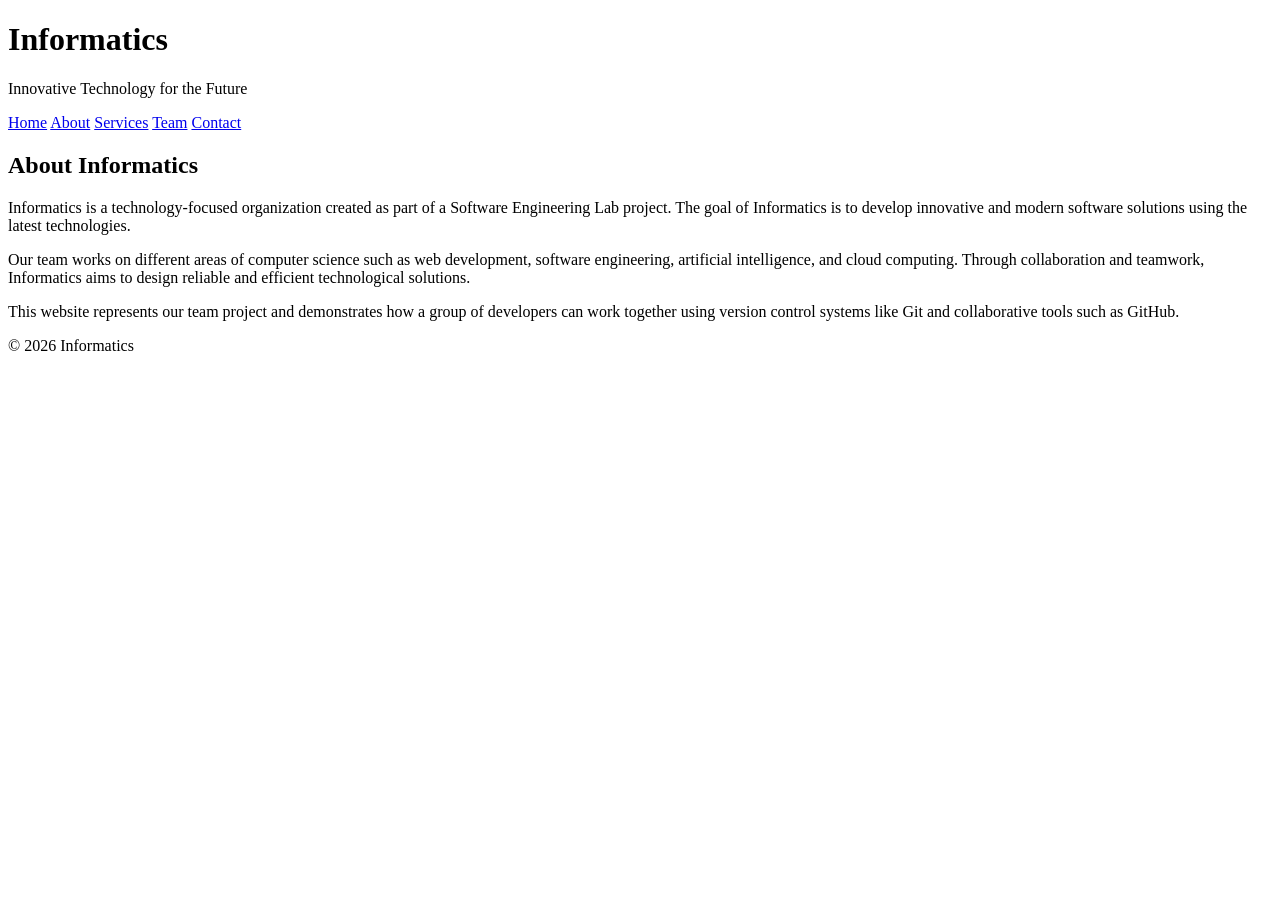
==== aboutme.html @ 063a23b0 "About me page(Duygu)" ====
<!DOCTYPE html>
<html lang="en">
<head>
    <meta charset="UTF-8">
    <meta name="viewport" content="width=device-width, initial-scale=1.0">
    <title>About - Informatics</title>
    <link rel="stylesheet" href="style.css">
</head>

<body>

<header>
    <h1>Informatics</h1>
    <p>Innovative Technology for the Future</p>
</header>

<nav>
    <a href="index.html">Home</a>
    <a href="about.html">About</a>
    <a href="services.html">Services</a>
    <a href="team.html">Team</a>
    <a href="contact.html">Contact</a>
</nav>

<section>
    <h2>About Informatics</h2>
    <p>
        Informatics is a technology-focused organization created as part of a 
        Software Engineering Lab project. The goal of Informatics is to develop 
        innovative and modern software solutions using the latest technologies.
    </p>

    <p>
        Our team works on different areas of computer science such as web 
        development, software engineering, artificial intelligence, and cloud 
        computing. Through collaboration and teamwork, Informatics aims to 
        design reliable and efficient technological solutions.
    </p>

    <p>
        This website represents our team project and demonstrates how a group 
        of developers can work together using version control systems like Git 
        and collaborative tools such as GitHub.
    </p>
</section>

<footer>
    <p>© 2026 Informatics</p>
</footer>

</body>
</html>
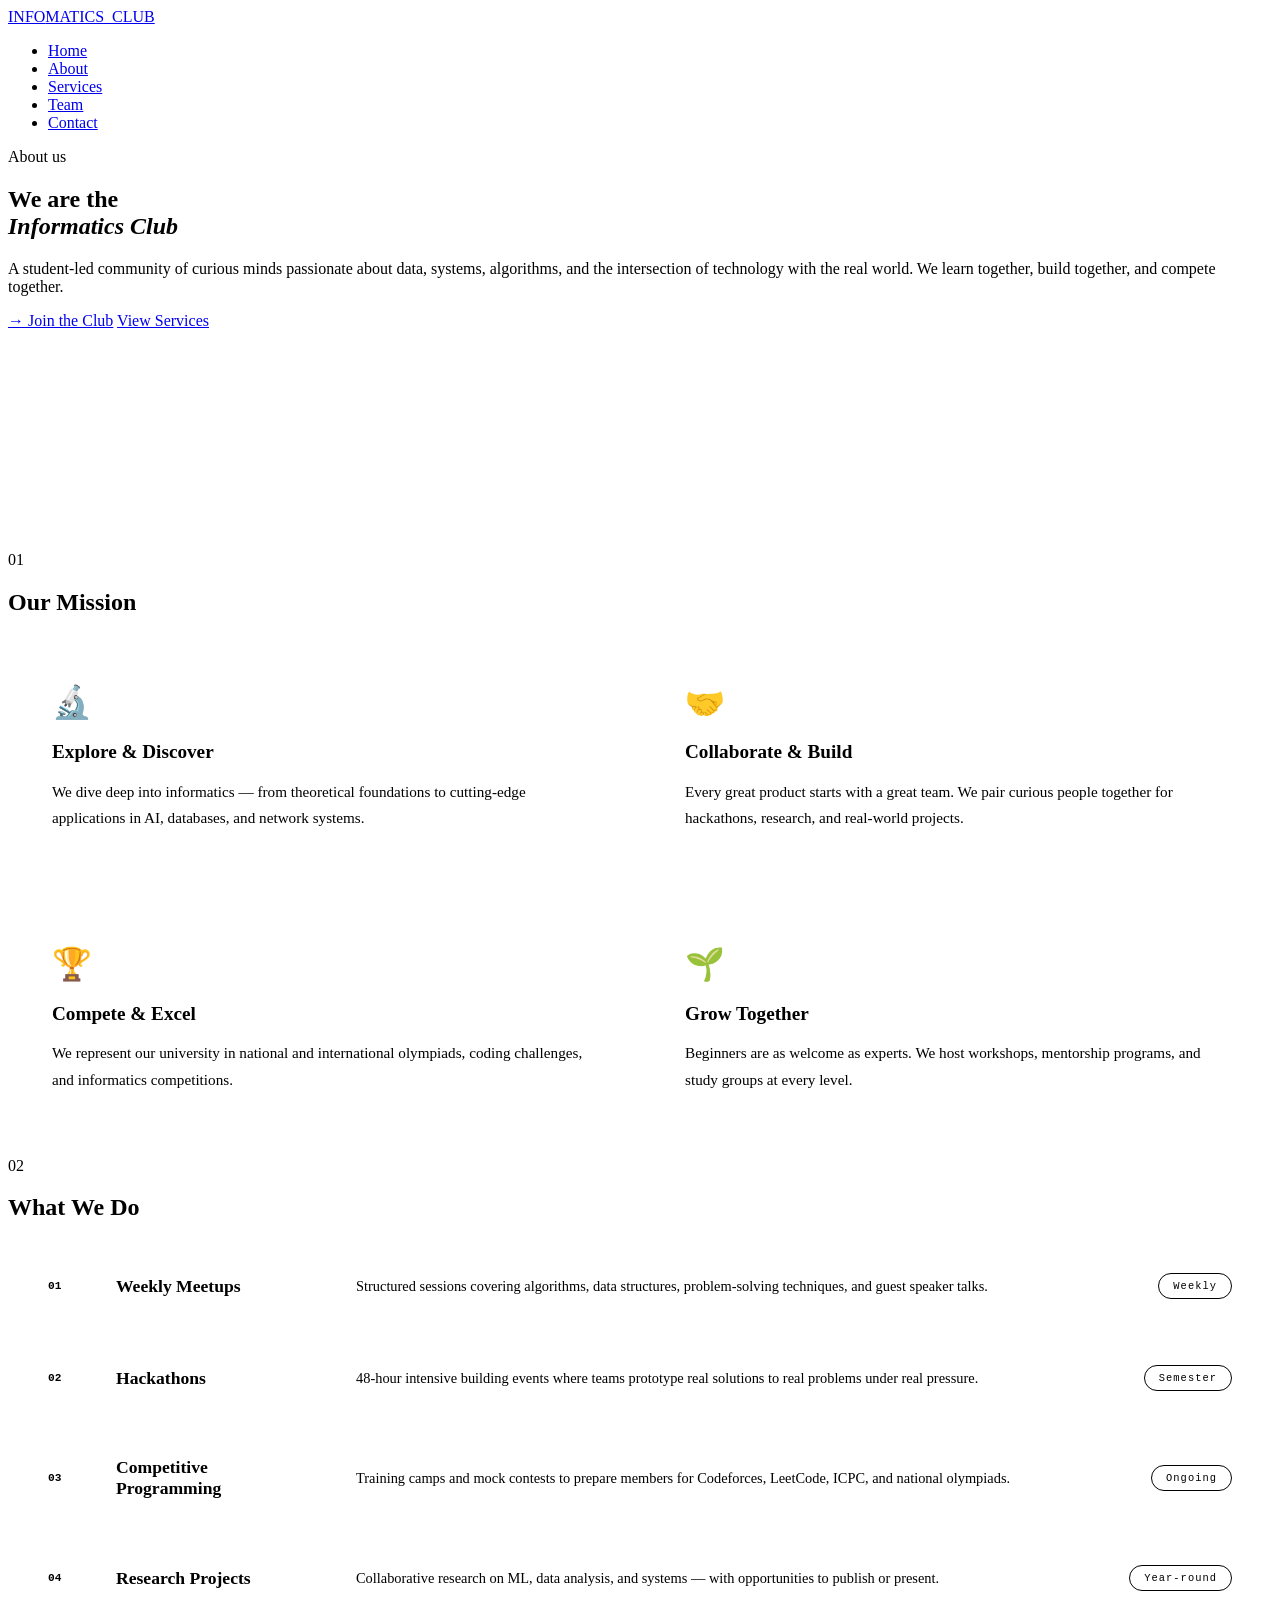
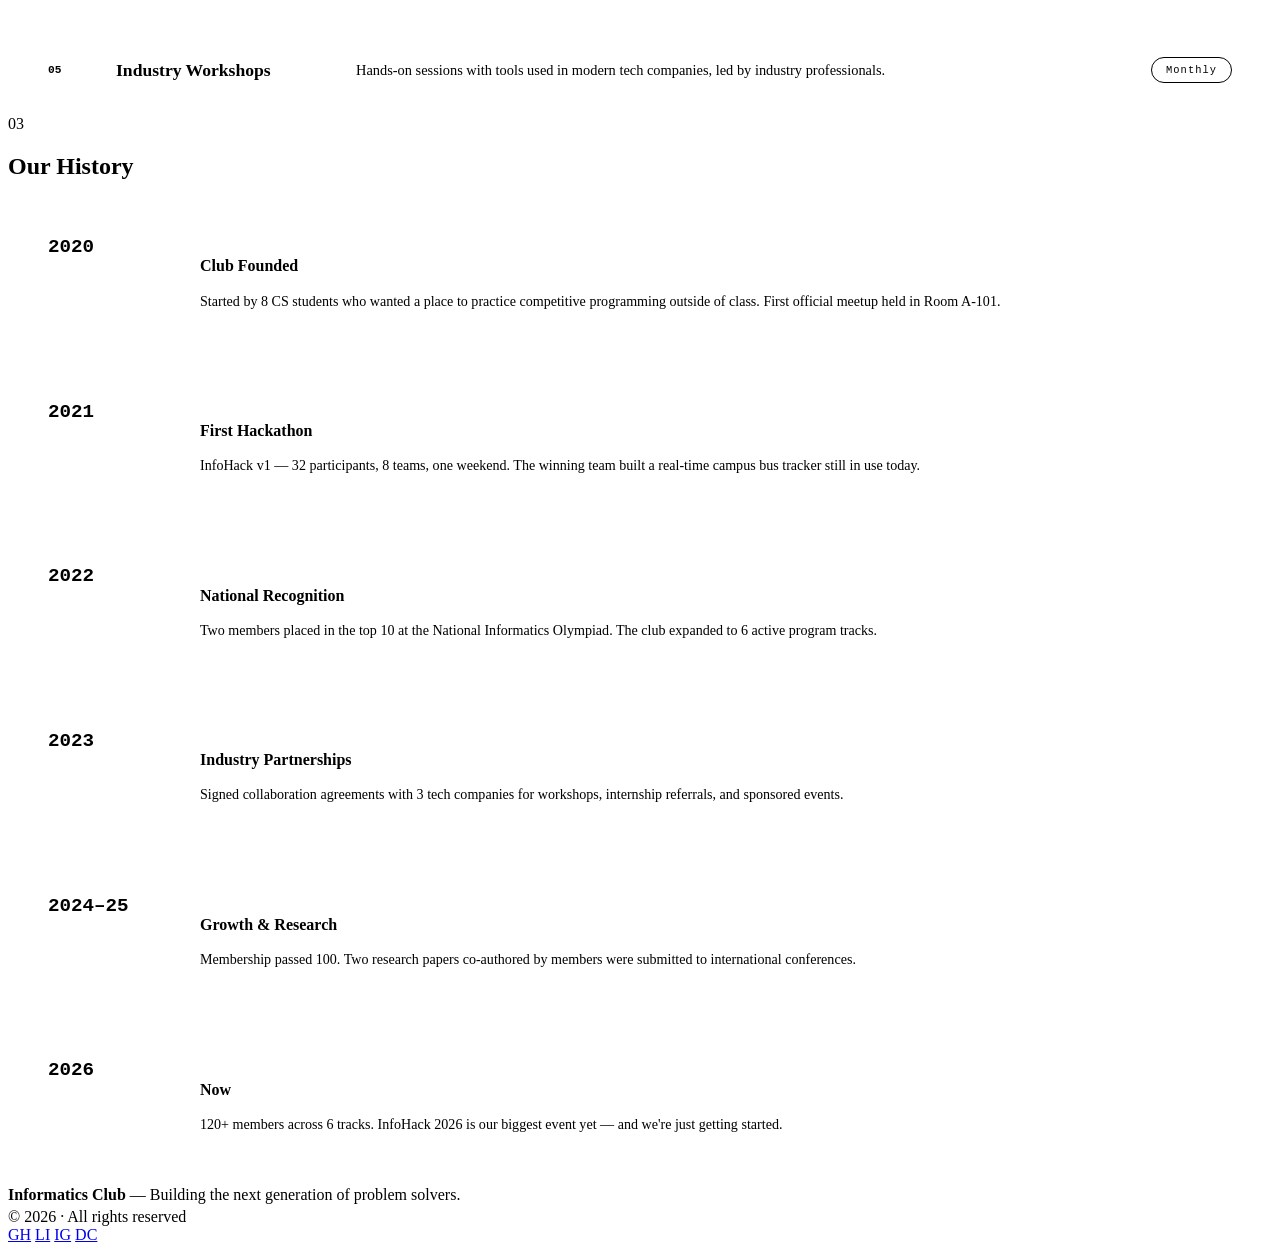
==== commit 58515c09: "About me page(Duygu)" ====
--- a/aboutme.html
+++ b/aboutme.html
@@ -1,52 +1,201 @@
 <!DOCTYPE html>
 <html lang="en">
 <head>
-    <meta charset="UTF-8">
-    <meta name="viewport" content="width=device-width, initial-scale=1.0">
-    <title>About - Informatics</title>
-    <link rel="stylesheet" href="style.css">
+  <meta charset="UTF-8"/>
+  <meta name="viewport" content="width=device-width, initial-scale=1.0"/>
+  <title>About — Informatics Club</title>
+  <link rel="stylesheet" href="style.css"/>
+  <style>
+    /* ---- ABOUT-SPECIFIC ---- */
+    .stats-row {
+      position: relative; z-index: 1;
+      display: grid; grid-template-columns: repeat(4, 1fr);
+      gap: 1px; background: var(--border);
+      max-width: 1100px; margin: 0 auto 80px;
+    }
+    .stat {
+      background: var(--surface); padding: 36px 32px;
+      opacity: 0; animation: fadeUp 0.6s forwards;
+    }
+    .stat:nth-child(1){animation-delay:0.5s} .stat:nth-child(2){animation-delay:0.65s}
+    .stat:nth-child(3){animation-delay:0.8s} .stat:nth-child(4){animation-delay:0.95s}
+    .stat-num { font-family:'Space Mono',monospace; font-size:2.8rem; font-weight:700; color:var(--accent); line-height:1; }
+    .stat-label { margin-top:8px; font-size:0.85rem; color:var(--muted); font-weight:600; }
+
+    .mission-grid {
+      display: grid; grid-template-columns: 1fr 1fr;
+      gap: 2px; background: var(--border);
+    }
+    .mission-card {
+      background: var(--card); padding: 48px 44px;
+      position: relative; overflow: hidden; transition: background 0.3s;
+    }
+    .mission-card:hover { background: var(--surface); }
+    .mission-card::before {
+      content:''; position:absolute; top:0; left:0; width:3px; height:100%;
+      background:var(--accent); transform:scaleY(0); transition:transform 0.3s; transform-origin:bottom;
+    }
+    .mission-card:hover::before { transform:scaleY(1); }
+    .mission-icon { font-size:2rem; margin-bottom:20px; display:block; }
+    .mission-card h3 { font-size:1.2rem; font-weight:700; margin-bottom:14px; }
+    .mission-card p { color:var(--muted); line-height:1.75; font-size:0.95rem; }
+
+    .activities-list { display:flex; flex-direction:column; gap:2px; background:var(--border); }
+    .activity-item {
+      background:var(--card); padding:32px 40px;
+      display:flex; align-items:center; gap:40px; transition:background 0.25s;
+    }
+    .activity-item:hover { background:var(--surface); }
+    .activity-num { font-family:'Space Mono',monospace; font-size:0.7rem; color:var(--border); font-weight:700; flex-shrink:0; width:28px; }
+    .activity-name { font-size:1.1rem; font-weight:700; flex:0 0 200px; }
+    .activity-desc { color:var(--muted); font-size:0.9rem; line-height:1.6; }
+    .activity-badge {
+      margin-left:auto; flex-shrink:0;
+      font-family:'Space Mono',monospace; font-size:0.65rem;
+      letter-spacing:0.1em; padding:6px 14px; border-radius:40px; border:1px solid;
+    }
+    .badge-green { border-color:var(--accent3); color:var(--accent3); }
+    .badge-blue  { border-color:var(--accent); color:var(--accent); }
+    .badge-purple{ border-color:var(--accent2); color:var(--accent2); }
+
+    .timeline { display:flex; flex-direction:column; gap:2px; background:var(--border); }
+    .tl-item {
+      background:var(--card); padding:36px 40px;
+      display:grid; grid-template-columns:120px 1fr; gap:32px; align-items:start;
+      transition:background 0.3s;
+    }
+    .tl-item:hover { background:var(--surface); }
+    .tl-year { font-family:'Space Mono',monospace; font-size:1.2rem; font-weight:700; color:var(--accent); }
+    .tl-content h4 { font-size:1rem; font-weight:700; margin-bottom:8px; }
+    .tl-content p { color:var(--muted); font-size:0.88rem; line-height:1.65; }
+
+    @media(max-width:900px){
+      .stats-row { grid-template-columns:1fr 1fr; }
+      .mission-grid { grid-template-columns:1fr; }
+      .activity-item { flex-wrap:wrap; gap:12px; }
+      .activity-name { flex:auto; }
+      .activity-badge { margin-left:0; }
+      .tl-item { grid-template-columns:1fr; gap:8px; }
+    }
+  </style>
 </head>
-
 <body>
-
-<header>
-    <h1>Informatics</h1>
-    <p>Innovative Technology for the Future</p>
-</header>
-
-<nav>
-    <a href="index.html">Home</a>
-    <a href="about.html">About</a>
-    <a href="services.html">Services</a>
-    <a href="team.html">Team</a>
-    <a href="contact.html">Contact</a>
-</nav>
-
-<section>
-    <h2>About Informatics</h2>
-    <p>
-        Informatics is a technology-focused organization created as part of a 
-        Software Engineering Lab project. The goal of Informatics is to develop 
-        innovative and modern software solutions using the latest technologies.
-    </p>
-
-    <p>
-        Our team works on different areas of computer science such as web 
-        development, software engineering, artificial intelligence, and cloud 
-        computing. Through collaboration and teamwork, Informatics aims to 
-        design reliable and efficient technological solutions.
-    </p>
-
-    <p>
-        This website represents our team project and demonstrates how a group 
-        of developers can work together using version control systems like Git 
-        and collaborative tools such as GitHub.
-    </p>
-</section>
-
-<footer>
-    <p>© 2026 Informatics</p>
-</footer>
-
+  <div class="blob blob-1"></div>
+  <div class="blob blob-2"></div>
+
+  <nav>
+    <a class="nav-logo" href="index.html"><div class="nav-dot"></div><span>INFO</span>MATICS<span>_CLUB</span></a>
+    <ul class="nav-links">
+      <li><a href="index.html">Home</a></li>
+      <li><a href="about.html" class="active">About</a></li>
+      <li><a href="services.html">Services</a></li>
+      <li><a href="team.html">Team</a></li>
+      <li><a href="contact.html">Contact</a></li>
+    </ul>
+  </nav>
+
+  <section class="hero">
+    <div class="hero-tag">About us</div>
+    <h1>We are the<br/><em>Informatics Club</em></h1>
+    <p class="hero-desc">A student-led community of curious minds passionate about data, systems, algorithms, and the intersection of technology with the real world. We learn together, build together, and compete together.</p>
+    <div class="hero-cta">
+      <a href="contact.html" class="btn btn-primary">→ Join the Club</a>
+      <a href="services.html" class="btn btn-outline">View Services</a>
+    </div>
+  </section>
+
+  <div class="stats-row">
+    <div class="stat"><div class="stat-num">120+</div><div class="stat-label">Active Members</div></div>
+    <div class="stat"><div class="stat-num">40+</div><div class="stat-label">Events per Year</div></div>
+    <div class="stat"><div class="stat-num">15</div><div class="stat-label">Awards Won</div></div>
+    <div class="stat"><div class="stat-num">6</div><div class="stat-label">Years Running</div></div>
+  </div>
+
+  <div class="section">
+    <div class="section-head"><span class="section-num">01</span><h2>Our Mission</h2></div>
+    <div class="mission-grid">
+      <div class="mission-card"><span class="mission-icon">🔬</span><h3>Explore & Discover</h3><p>We dive deep into informatics — from theoretical foundations to cutting-edge applications in AI, databases, and network systems.</p></div>
+      <div class="mission-card"><span class="mission-icon">🤝</span><h3>Collaborate & Build</h3><p>Every great product starts with a great team. We pair curious people together for hackathons, research, and real-world projects.</p></div>
+      <div class="mission-card"><span class="mission-icon">🏆</span><h3>Compete & Excel</h3><p>We represent our university in national and international olympiads, coding challenges, and informatics competitions.</p></div>
+      <div class="mission-card"><span class="mission-icon">🌱</span><h3>Grow Together</h3><p>Beginners are as welcome as experts. We host workshops, mentorship programs, and study groups at every level.</p></div>
+    </div>
+  </div>
+
+  <div class="section">
+    <div class="section-head"><span class="section-num">02</span><h2>What We Do</h2></div>
+    <div class="activities-list">
+      <div class="activity-item">
+        <span class="activity-num">01</span>
+        <span class="activity-name">Weekly Meetups</span>
+        <span class="activity-desc">Structured sessions covering algorithms, data structures, problem-solving techniques, and guest speaker talks.</span>
+        <span class="activity-badge badge-green">Weekly</span>
+      </div>
+      <div class="activity-item">
+        <span class="activity-num">02</span>
+        <span class="activity-name">Hackathons</span>
+        <span class="activity-desc">48-hour intensive building events where teams prototype real solutions to real problems under real pressure.</span>
+        <span class="activity-badge badge-blue">Semester</span>
+      </div>
+      <div class="activity-item">
+        <span class="activity-num">03</span>
+        <span class="activity-name">Competitive Programming</span>
+        <span class="activity-desc">Training camps and mock contests to prepare members for Codeforces, LeetCode, ICPC, and national olympiads.</span>
+        <span class="activity-badge badge-green">Ongoing</span>
+      </div>
+      <div class="activity-item">
+        <span class="activity-num">04</span>
+        <span class="activity-name">Research Projects</span>
+        <span class="activity-desc">Collaborative research on ML, data analysis, and systems — with opportunities to publish or present.</span>
+        <span class="activity-badge badge-purple">Year-round</span>
+      </div>
+      <div class="activity-item">
+        <span class="activity-num">05</span>
+        <span class="activity-name">Industry Workshops</span>
+        <span class="activity-desc">Hands-on sessions with tools used in modern tech companies, led by industry professionals.</span>
+        <span class="activity-badge badge-blue">Monthly</span>
+      </div>
+    </div>
+  </div>
+
+  <div class="section">
+    <div class="section-head"><span class="section-num">03</span><h2>Our History</h2></div>
+    <div class="timeline">
+      <div class="tl-item">
+        <div class="tl-year">2020</div>
+        <div class="tl-content"><h4>Club Founded</h4><p>Started by 8 CS students who wanted a place to practice competitive programming outside of class. First official meetup held in Room A-101.</p></div>
+      </div>
+      <div class="tl-item">
+        <div class="tl-year">2021</div>
+        <div class="tl-content"><h4>First Hackathon</h4><p>InfoHack v1 — 32 participants, 8 teams, one weekend. The winning team built a real-time campus bus tracker still in use today.</p></div>
+      </div>
+      <div class="tl-item">
+        <div class="tl-year">2022</div>
+        <div class="tl-content"><h4>National Recognition</h4><p>Two members placed in the top 10 at the National Informatics Olympiad. The club expanded to 6 active program tracks.</p></div>
+      </div>
+      <div class="tl-item">
+        <div class="tl-year">2023</div>
+        <div class="tl-content"><h4>Industry Partnerships</h4><p>Signed collaboration agreements with 3 tech companies for workshops, internship referrals, and sponsored events.</p></div>
+      </div>
+      <div class="tl-item">
+        <div class="tl-year">2024–25</div>
+        <div class="tl-content"><h4>Growth & Research</h4><p>Membership passed 100. Two research papers co-authored by members were submitted to international conferences.</p></div>
+      </div>
+      <div class="tl-item">
+        <div class="tl-year">2026</div>
+        <div class="tl-content"><h4>Now</h4><p>120+ members across 6 tracks. InfoHack 2026 is our biggest event yet — and we're just getting started.</p></div>
+      </div>
+    </div>
+  </div>
+
+  <footer>
+    <div class="footer-left"><strong>Informatics Club</strong> — Building the next generation of problem solvers.<br/><span style="margin-top:4px;display:block;">© 2026 · All rights reserved</span></div>
+    <div class="footer-socials">
+      <a class="social-link" href="#" title="GitHub">GH</a>
+      <a class="social-link" href="#" title="LinkedIn">LI</a>
+      <a class="social-link" href="#" title="Instagram">IG</a>
+      <a class="social-link" href="#" title="Discord">DC</a>
+    </div>
+  </footer>
 </body>
-</html>+</html>
+ 
